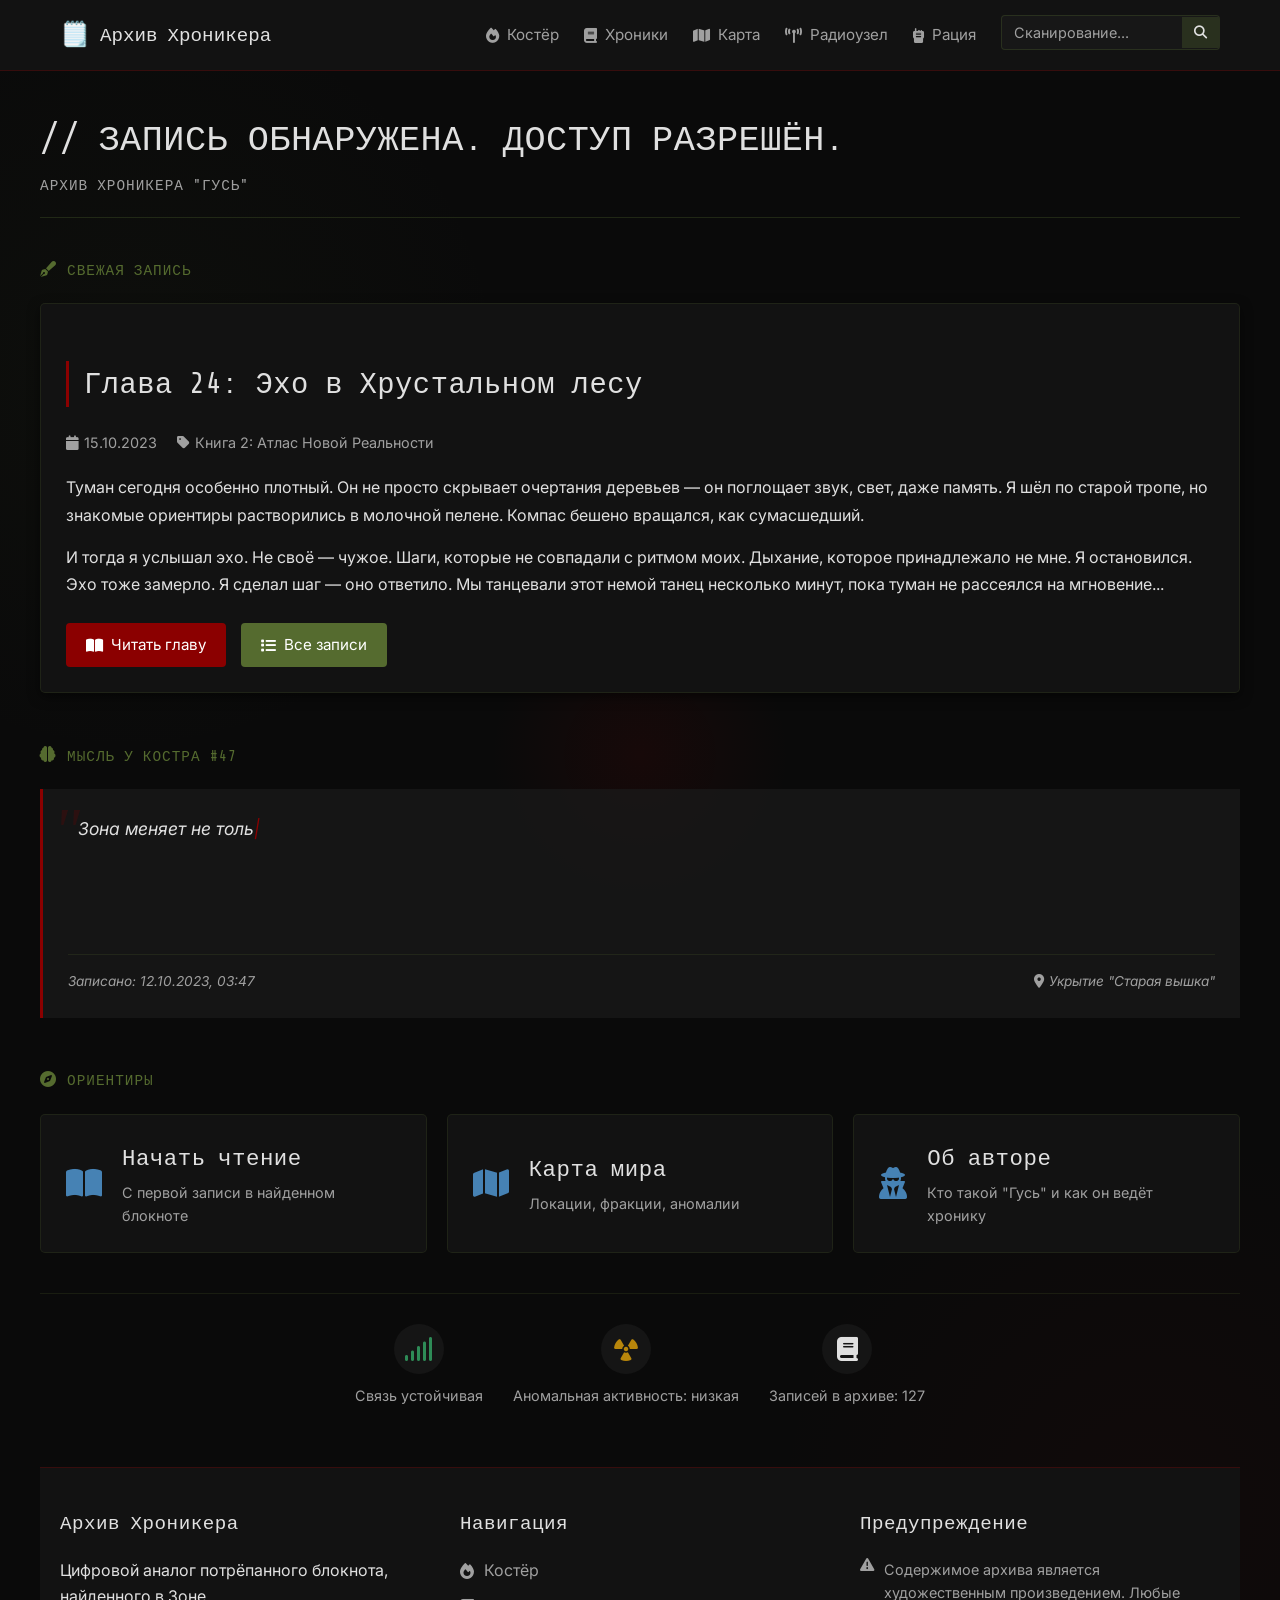
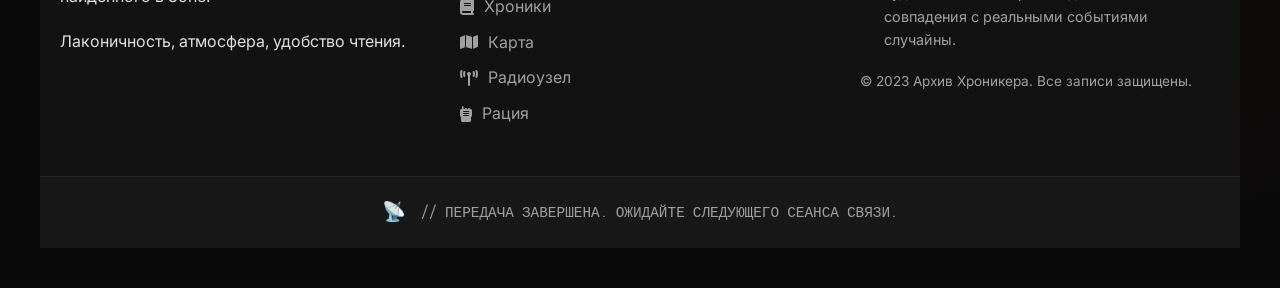
==== index.html @ e837e948 "Add files via upload" ====
<!DOCTYPE html>
<html lang="ru">
<head>
    <meta charset="UTF-8">
    <meta name="viewport" content="width=device-width, initial-scale=1.0">
    <title>Архив Хроникера | Другая Реальность</title>
    <link rel="stylesheet" href="style.css">
    <link rel="preconnect" href="https://fonts.googleapis.com">
    <link rel="preconnect" href="https://fonts.gstatic.com" crossorigin>
    <link href="https://fonts.googleapis.com/css2?family=Share+Tech+Mono&family=Inter:wght@300;400;500;600;700&display=swap" rel="stylesheet">
    <link rel="stylesheet" href="https://cdnjs.cloudflare.com/ajax/libs/font-awesome/6.4.0/css/all.min.css">
    <link rel="icon" type="image/x-icon" href="data:image/svg+xml,<svg xmlns=%22http://www.w3.org/2000/svg%22 viewBox=%220 0 100 100%22><text y=%22.9em%22 font-size=%2290%22>🗒️</text></svg>">
</head>
<body>
    <!-- Навигация -->
    <nav class="main-nav">
        <div class="container nav-container">
            <div class="logo">
                <a href="index.html" class="logo-link">
                    <span class="logo-icon">🗒️</span>
                    <span class="logo-text">Архив Хроникера</span>
                </a>
            </div>
            
            <button class="mobile-menu-btn" id="mobileMenuBtn">
                <i class="fas fa-bars"></i>
            </button>
            
            <ul class="nav-menu" id="navMenu">
                <li><a href="index.html"><i class="fas fa-fire"></i> Костёр</a></li>
                <li><a href="books.html"><i class="fas fa-book"></i> Хроники</a></li>
                <li><a href="world.html"><i class="fas fa-map"></i> Карта</a></li>
                <li><a href="author.html"><i class="fas fa-broadcast-tower"></i> Радиоузел</a></li>
                <li><a href="blog.html"><i class="fas fa-walkie-talkie"></i> Рация</a></li>
                <li class="search-item">
                    <div class="search-box">
                        <input type="text" id="searchInput" placeholder="Сканирование...">
                        <button id="searchBtn"><i class="fas fa-search"></i></button>
                    </div>
                </li>
            </ul>
        </div>
    </nav>

    <!-- Основной контент -->
    <main class="container main-content">
        <!-- Главная страница - Костёр -->
        <section id="home" class="page active">
            <header class="page-header">
                <h1 class="typewriter-text">// ЗАПИСЬ ОБНАРУЖЕНА. ДОСТУП РАЗРЕШЁН.</h1>
                <div class="page-subtitle">АРХИВ ХРОНИКЕРА "ГУСЬ"</div>
            </header>
            
            <div class="campfire-container">
                <div class="campfire-glow"></div>
                <div class="campfire-content">
                    <div class="latest-chapter">
                        <div class="section-label">
                            <span class="label-icon"><i class="fas fa-pen-fancy"></i></span>
                            <span class="label-text">СВЕЖАЯ ЗАПИСЬ</span>
                        </div>
                        
                        <article class="chapter-card">
                            <div class="chapter-header">
                                <h2>Глава 24: Эхо в Хрустальном лесу</h2>
                                <div class="chapter-meta">
                                    <span class="meta-item"><i class="fas fa-calendar"></i> 15.10.2023</span>
                                    <span class="meta-item"><i class="fas fa-tag"></i> Книга 2: Атлас Новой Реальности</span>
                                </div>
                            </div>
                            
                            <div class="chapter-excerpt">
                                <p>Туман сегодня особенно плотный. Он не просто скрывает очертания деревьев — он поглощает звук, свет, даже память. Я шёл по старой тропе, но знакомые ориентиры растворились в молочной пелене. Компас бешено вращался, как сумасшедший.</p>
                                <p>И тогда я услышал эхо. Не своё — чужое. Шаги, которые не совпадали с ритмом моих. Дыхание, которое принадлежало не мне. Я остановился. Эхо тоже замерло. Я сделал шаг — оно ответило. Мы танцевали этот немой танец несколько минут, пока туман не рассеялся на мгновение...</p>
                            </div>
                            
                            <div class="chapter-actions">
                                <a href="#" class="btn btn-primary"><i class="fas fa-book-open"></i> Читать главу</a>
                                <a href="#" class="btn btn-secondary"><i class="fas fa-list"></i> Все записи</a>
                            </div>
                        </article>
                    </div>
                    
                    <div class="campfire-thought">
                        <div class="section-label">
                            <span class="label-icon"><i class="fas fa-brain"></i></span>
                            <span class="label-text">МЫСЛЬ У КОСТРА #47</span>
                        </div>
                        
                        <div class="thought-content">
                            <div class="thought-text" id="typewriter">
                                <span class="cursor">|</span>
                            </div>
                            <div class="thought-meta">
                                <span class="thought-date">Записано: 12.10.2023, 03:47</span>
                                <span class="thought-location"><i class="fas fa-map-marker-alt"></i> Укрытие "Старая вышка"</span>
                            </div>
                        </div>
                    </div>
                    
                    <div class="campfire-guides">
                        <div class="section-label">
                            <span class="label-icon"><i class="fas fa-compass"></i></span>
                            <span class="label-text">ОРИЕНТИРЫ</span>
                        </div>
                        
                        <div class="guide-buttons">
                            <a href="books.html" class="guide-btn">
                                <div class="guide-icon"><i class="fas fa-book-open"></i></div>
                                <div class="guide-text">
                                    <h3>Начать чтение</h3>
                                    <p>С первой записи в найденном блокноте</p>
                                </div>
                            </a>
                            
                            <a href="world.html" class="guide-btn">
                                <div class="guide-icon"><i class="fas fa-map"></i></div>
                                <div class="guide-text">
                                    <h3>Карта мира</h3>
                                    <p>Локации, фракции, аномалии</p>
                                </div>
                            </a>
                            
                            <a href="author.html" class="guide-btn">
                                <div class="guide-icon"><i class="fas fa-user-secret"></i></div>
                                <div class="guide-text">
                                    <h3>Об авторе</h3>
                                    <p>Кто такой "Гусь" и как он ведёт хронику</p>
                                </div>
                            </a>
                        </div>
                    </div>
                </div>
            </div>
            
            <div class="site-status">
                <div class="status-item">
                    <div class="status-icon active"><i class="fas fa-signal"></i></div>
                    <div class="status-text">Связь устойчивая</div>
                </div>
                <div class="status-item">
                    <div class="status-icon warning"><i class="fas fa-radiation"></i></div>
                    <div class="status-text">Аномальная активность: низкая</div>
                </div>
                <div class="status-item">
                    <div class="status-icon"><i class="fas fa-book"></i></div>
                    <div class="status-text">Записей в архиве: 127</div>
                </div>
            </div>
        </section>
        

    
    <!-- Футер -->
    <footer class="main-footer">
        <div class="container footer-container">
            <div class="footer-section">
                <h3>Архив Хроникера</h3>
                <p>Цифровой аналог потрёпанного блокнота, найденного в Зоне.</p>
                <p>Лаконичность, атмосфера, удобство чтения.</p>
            </div>
            
            <div class="footer-section">
                <h3>Навигация</h3>
                <ul class="footer-links">
                    <li><a href="index.html"><i class="fas fa-fire"></i> Костёр</a></li>
                    <li><a href="books.html"><i class="fas fa-book"></i> Хроники</a></li>
                    <li><a href="world.html"><i class="fas fa-map"></i> Карта</a></li>
                    <li><a href="author.html"><i class="fas fa-broadcast-tower"></i> Радиоузел</a></li>
                    <li><a href="blog.html"><i class="fas fa-walkie-talkie"></i> Рация</a></li>
                </ul>
            </div>
            
            <div class="footer-section">
                <h3>Предупреждение</h3>
                <p class="warning-text"><i class="fas fa-exclamation-triangle"></i> Содержимое архива является художественным произведением. Любые совпадения с реальными событиями случайны.</p>
                <p class="copyright">© 2023 Архив Хроникера. Все записи защищены.</p>
            </div>
        </div>
        
        <div class="footer-bottom">
            <div class="container">
                <div class="footer-signal">
                    <span class="signal-icon">📡</span>
                    <span class="signal-text">// ПЕРЕДАЧА ЗАВЕРШЕНА. ОЖИДАЙТЕ СЛЕДУЮЩЕГО СЕАНСА СВЯЗИ.</span>
                </div>
            </div>
        </div>
    </footer>

    <!-- Модальное окно поиска -->
    <div class="modal" id="searchModal">
        <div class="modal-content">
            <div class="modal-header">
                <h3><i class="fas fa-search"></i> Сканирование местности</h3>
                <button class="modal-close" id="modalClose">&times;</button>
            </div>
            <div class="modal-body">
                <div class="search-input-group">
                    <input type="text" id="modalSearchInput" placeholder="Введите запрос для поиска по архиву...">
                    <button id="modalSearchBtn" class="btn btn-primary">Сканировать</button>
                </div>
                <div class="search-results" id="searchResults">
                    <p class="search-placeholder">Результаты появятся здесь после сканирования.</p>
                </div>
            </div>
        </div>
    </div>

    <!-- Скрипты -->
    <script src="script.js"></script>
</body>
</html>
---- style.css ----
/* style.css */
:root {
    /* Цветовая палитра из концепции */
    --color-bg: #0a0a0a;
    --color-bg-secondary: #121212;
    --color-text: #e0e0e0;
    --color-text-secondary: #a0a0a0;
    --color-accent-rust: #8B0000;
    --color-accent-olive: #556B2F;
    --color-accent-steel: #4682B4;
    --color-accent-dark: #1a1a1a;
    --color-danger: #8B0000;
    --color-warning: #B8860B;
    --color-safe: #2E8B57;
    --color-unknown: #696969;
    
    /* Шрифты */
    --font-heading: 'Share Tech Mono', monospace;
    --font-body: 'Inter', sans-serif;
    
    /* Эффекты */
    --shadow: 0 4px 12px rgba(0, 0, 0, 0.5);
    --shadow-glow: 0 0 15px rgba(139, 0, 0, 0.3);
    --transition: all 0.3s ease;
}

/* Сброс и базовые стили */
* {
    margin: 0;
    padding: 0;
    box-sizing: border-box;
}

body {
    font-family: var(--font-body);
    background-color: var(--color-bg);
    color: var(--color-text);
    line-height: 1.6;
    background-image: 
        radial-gradient(circle at 10% 20%, rgba(85, 107, 47, 0.05) 0%, transparent 20%),
        radial-gradient(circle at 90% 80%, rgba(139, 0, 0, 0.05) 0%, transparent 20%);
    min-height: 100vh;
    overflow-x: hidden;
}

.container {
    width: 100%;
    max-width: 1200px;
    margin: 0 auto;
    padding: 0 20px;
}

/* Типография */
h1, h2, h3, h4, h5, h6 {
    font-family: var(--font-heading);
    font-weight: 400;
    letter-spacing: 0.5px;
    margin-bottom: 1rem;
}

h1 {
    font-size: 2.2rem;
    color: var(--color-text);
    text-transform: uppercase;
}

h2 {
    font-size: 1.8rem;
    border-left: 3px solid var(--color-accent-rust);
    padding-left: 15px;
    margin-top: 2rem;
    margin-bottom: 1.5rem;
}

h3 {
    font-size: 1.4rem;
    color: var(--color-text);
}

p {
    margin-bottom: 1.2rem;
}

a {
    color: var(--color-accent-steel);
    text-decoration: none;
    transition: var(--transition);
}

a:hover {
    color: var(--color-text);
    text-shadow: 0 0 5px rgba(70, 130, 180, 0.5);
}

/* Навигация */
.main-nav {
    background-color: var(--color-bg-secondary);
    border-bottom: 1px solid rgba(139, 0, 0, 0.3);
    padding: 15px 0;
    position: sticky;
    top: 0;
    z-index: 100;
    backdrop-filter: blur(5px);
}

.nav-container {
    display: flex;
    justify-content: space-between;
    align-items: center;
}

.logo-link {
    display: flex;
    align-items: center;
    gap: 10px;
    font-family: var(--font-heading);
    font-size: 1.2rem;
    color: var(--color-text);
}

.logo-icon {
    font-size: 1.5rem;
}

.logo-text {
    font-weight: 500;
}

.nav-menu {
    display: flex;
    list-style: none;
    gap: 25px;
}

.nav-menu a {
    color: var(--color-text-secondary);
    display: flex;
    align-items: center;
    gap: 8px;
    font-size: 0.95rem;
    padding: 8px 0;
    position: relative;
}

.nav-menu a:hover {
    color: var(--color-text);
}

.nav-menu a::after {
    content: '';
    position: absolute;
    bottom: 0;
    left: 0;
    width: 0;
    height: 2px;
    background-color: var(--color-accent-rust);
    transition: var(--transition);
}

.nav-menu a:hover::after {
    width: 100%;
}

.search-box {
    display: flex;
    align-items: center;
    background-color: rgba(26, 26, 26, 0.8);
    border: 1px solid rgba(85, 107, 47, 0.3);
    border-radius: 4px;
    overflow: hidden;
}

.search-box input {
    background: transparent;
    border: none;
    color: var(--color-text);
    padding: 8px 12px;
    width: 180px;
    font-family: var(--font-body);
    font-size: 0.9rem;
}

.search-box input::placeholder {
    color: var(--color-text-secondary);
}

.search-box button {
    background-color: rgba(85, 107, 47, 0.3);
    border: none;
    color: var(--color-text);
    padding: 8px 12px;
    cursor: pointer;
    transition: var(--transition);
}

.search-box button:hover {
    background-color: rgba(85, 107, 47, 0.5);
}

.mobile-menu-btn {
    display: none;
    background: none;
    border: none;
    color: var(--color-text);
    font-size: 1.5rem;
    cursor: pointer;
}

/* Основной контент */
.main-content {
    padding: 40px 0;
    min-height: calc(100vh - 200px);
}

.page {
    display: none;
}

.page.active {
    display: block;
    animation: fadeIn 0.5s ease;
}

@keyframes fadeIn {
    from { opacity: 0; }
    to { opacity: 1; }
}

.page-header {
    margin-bottom: 40px;
    padding-bottom: 20px;
    border-bottom: 1px solid rgba(85, 107, 47, 0.3);
}

.page-subtitle {
    font-family: var(--font-heading);
    color: var(--color-text-secondary);
    font-size: 0.9rem;
    letter-spacing: 1px;
    margin-top: -10px;
}

/* Стили для главной страницы */
.campfire-container {
    position: relative;
    margin-bottom: 40px;
}

.campfire-glow {
    position: absolute;
    top: 50%;
    left: 50%;
    transform: translate(-50%, -50%);
    width: 300px;
    height: 300px;
    background: radial-gradient(circle, rgba(139, 0, 0, 0.1) 0%, transparent 70%);
    z-index: -1;
}

.section-label {
    display: flex;
    align-items: center;
    gap: 10px;
    margin-bottom: 20px;
    font-family: var(--font-heading);
    font-size: 0.9rem;
    color: var(--color-accent-olive);
    text-transform: uppercase;
    letter-spacing: 1px;
}

.label-icon {
    font-size: 1rem;
}

.latest-chapter {
    margin-bottom: 50px;
}

.chapter-card {
    background-color: var(--color-bg-secondary);
    border: 1px solid rgba(85, 107, 47, 0.2);
    border-radius: 5px;
    padding: 25px;
    box-shadow: var(--shadow);
    transition: var(--transition);
}

.chapter-card:hover {
    border-color: rgba(139, 0, 0, 0.3);
    box-shadow: var(--shadow-glow);
}

.chapter-header {
    margin-bottom: 20px;
}

.chapter-meta {
    display: flex;
    gap: 20px;
    margin-top: 10px;
    font-size: 0.9rem;
    color: var(--color-text-secondary);
}

.meta-item {
    display: flex;
    align-items: center;
    gap: 5px;
}

.chapter-excerpt {
    margin-bottom: 25px;
    line-height: 1.7;
}

.chapter-excerpt p {
    margin-bottom: 15px;
}

.chapter-actions {
    display: flex;
    gap: 15px;
}

.campfire-thought {
    margin-bottom: 50px;
}

.thought-content {
    background-color: rgba(26, 26, 26, 0.7);
    border-left: 3px solid var(--color-accent-rust);
    padding: 25px;
    font-style: italic;
    line-height: 1.7;
    position: relative;
    overflow: hidden;
}

.thought-content::before {
    content: '"';
    position: absolute;
    top: 10px;
    left: 10px;
    font-size: 4rem;
    color: rgba(139, 0, 0, 0.2);
    font-family: serif;
    line-height: 1;
}

.thought-text {
    min-height: 120px;
    font-size: 1.1rem;
    position: relative;
    padding-left: 10px;
}

.cursor {
    animation: blink 1s infinite;
    color: var(--color-accent-rust);
}

@keyframes blink {
    0%, 50% { opacity: 1; }
    51%, 100% { opacity: 0; }
}

.thought-meta {
    display: flex;
    justify-content: space-between;
    margin-top: 20px;
    font-size: 0.85rem;
    color: var(--color-text-secondary);
    border-top: 1px solid rgba(85, 107, 47, 0.2);
    padding-top: 15px;
}

.thought-location {
    display: flex;
    align-items: center;
    gap: 5px;
}

.campfire-guides {
    margin-bottom: 40px;
}

.guide-buttons {
    display: grid;
    grid-template-columns: repeat(auto-fit, minmax(300px, 1fr));
    gap: 20px;
}

.guide-btn {
    display: flex;
    align-items: center;
    gap: 20px;
    background-color: var(--color-bg-secondary);
    border: 1px solid rgba(85, 107, 47, 0.2);
    border-radius: 5px;
    padding: 25px;
    transition: var(--transition);
}

.guide-btn:hover {
    border-color: var(--color-accent-steel);
    transform: translateY(-5px);
    box-shadow: var(--shadow);
}

.guide-icon {
    font-size: 2rem;
    color: var(--color-accent-steel);
}

.guide-text h3 {
    margin-bottom: 5px;
}

.guide-text p {
    font-size: 0.9rem;
    color: var(--color-text-secondary);
    margin-bottom: 0;
}

.site-status {
    display: flex;
    justify-content: center;
    gap: 30px;
    flex-wrap: wrap;
    margin-top: 40px;
    padding-top: 30px;
    border-top: 1px solid rgba(85, 107, 47, 0.2);
}

.status-item {
    display: flex;
    flex-direction: column;
    align-items: center;
    gap: 10px;
}

.status-icon {
    width: 50px;
    height: 50px;
    display: flex;
    align-items: center;
    justify-content: center;
    background-color: rgba(26, 26, 26, 0.7);
    border-radius: 50%;
    font-size: 1.5rem;
}

.status-icon.active {
    color: var(--color-safe);
}

.status-icon.warning {
    color: var(--color-warning);
}

.status-text {
    font-size: 0.9rem;
    color: var(--color-text-secondary);
    text-align: center;
}

/* Кнопки */
.btn {
    display: inline-flex;
    align-items: center;
    justify-content: center;
    gap: 8px;
    padding: 10px 20px;
    font-family: var(--font-body);
    font-size: 0.95rem;
    border: none;
    border-radius: 4px;
    cursor: pointer;
    transition: var(--transition);
    text-align: center;
}

.btn-primary {
    background-color: var(--color-accent-rust);
    color: white;
}

.btn-primary:hover {
    background-color: #a00;
    box-shadow: var(--shadow-glow);
}

.btn-secondary {
    background-color: var(--color-accent-olive);
    color: white;
}

.btn-secondary:hover {
    background-color: #6b8e23;
}

.btn-outline {
    background-color: transparent;
    border: 1px solid var(--color-accent-olive);
    color: var(--color-text);
}

.btn-outline:hover {
    background-color: rgba(85, 107, 47, 0.1);
    border-color: var(--color-accent-steel);
}

.btn-telegram {
    background-color: #0088cc;
    color: white;
    width: 100%;
    margin-top: 10px;
}

.btn-telegram:hover {
    background-color: #0077b5;
}

/* Страница книг */
.books-container {
    display: grid;
    grid-template-columns: repeat(auto-fit, minmax(500px, 1fr));
    gap: 30px;
    margin-bottom: 50px;
}

@media (max-width: 1100px) {
    .books-container {
        grid-template-columns: 1fr;
    }
}

.book-card {
    background-color: var(--color-bg-secondary);
    border: 1px solid rgba(85, 107, 47, 0.2);
    border-radius: 5px;
    padding: 30px;
    transition: var(--transition);
}

.book-card:hover {
    border-color: rgba(139, 0, 0, 0.3);
}

.book-card.active-book {
    border-color: var(--color-accent-rust);
    box-shadow: var(--shadow-glow);
}

.book-header {
    display: flex;
    flex-direction: column;
    align-items: flex-start;
    gap: 10px;
    margin-bottom: 20px;
}

.book-icon {
    font-size: 2rem;
    margin-bottom: 10px;
    color: var(--color-accent-steel);
}

.book-status {
    font-family: var(--font-heading);
    font-size: 0.85rem;
    padding: 5px 10px;
    border-radius: 3px;
    display: inline-block;
}

.book-status.completed {
    background-color: rgba(46, 139, 87, 0.2);
    color: var(--color-safe);
    border: 1px solid rgba(46, 139, 87, 0.3);
}

.book-status.in-progress {
    background-color: rgba(184, 134, 11, 0.2);
    color: var(--color-warning);
    border: 1px solid rgba(184, 134, 11, 0.3);
}

.chapter-list {
    margin: 25px 0;
}

.chapter-list h3 {
    font-size: 1.1rem;
    margin-bottom: 15px;
    color: var(--color-text-secondary);
}

.chapter-list ul {
    list-style: none;
}

.chapter-list li {
    margin-bottom: 10px;
    border-bottom: 1px solid rgba(85, 107, 47, 0.1);
    padding-bottom: 10px;
}

.chapter-list li:last-child {
    border-bottom: none;
}

.chapter-list a {
    display: flex;
    justify-content: space-between;
    align-items: center;
    color: var(--color-text);
    padding: 8px 0;
}

.chapter-list a:hover {
    color: var(--color-accent-steel);
}

.chapter-number {
    font-family: var(--font-heading);
    color: var(--color-accent-olive);
    font-size: 0.9rem;
    width: 80px;
}

.new-chapter {
    background-color: rgba(139, 0, 0, 0.05);
    border-left: 3px solid var(--color-accent-rust);
    padding-left: 15px;
    margin-left: -15px;
}

.new-badge {
    background-color: var(--color-accent-rust);
    color: white;
    font-size: 0.7rem;
    padding: 2px 8px;
    border-radius: 10px;
    font-family: var(--font-heading);
}

.book-actions {
    display: flex;
    gap: 15px;
    margin-top: 25px;
}

.archive-sections {
    display: grid;
    grid-template-columns: repeat(auto-fit, minmax(300px, 1fr));
    gap: 30px;
    margin-top: 40px;
}

.archive-card {
    background-color: rgba(26, 26, 26, 0.7);
    border: 1px solid rgba(85, 107, 47, 0.2);
    border-radius: 5px;
    padding: 25px;
    display: flex;
    flex-direction: column;
    align-items: center;
    text-align: center;
    transition: var(--transition);
}

.archive-card:hover {
    border-color: var(--color-accent-steel);
    transform: translateY(-5px);
}

.archive-icon {
    font-size: 2.5rem;
    margin-bottom: 20px;
    color: var(--color-accent-steel);
}

.archive-card h3 {
    margin-bottom: 15px;
}

.archive-card p {
    color: var(--color-text-secondary);
    margin-bottom: 20px;
    font-size: 0.95rem;
}

.archive-count {
    font-family: var(--font-heading);
    color: var(--color-accent-olive);
    margin-bottom: 20px;
    font-size: 1.2rem;
}

.archive-btn {
    width: 100%;
}

/* Страница мира */
.world-navigation {
    margin-bottom: 30px;
}

.world-nav-tabs {
    display: flex;
    flex-wrap: wrap;
    gap: 10px;
    border-bottom: 1px solid rgba(85, 107, 47, 0.3);
    padding-bottom: 10px;
}

.world-tab {
    background-color: transparent;
    border: 1px solid rgba(85, 107, 47, 0.3);
    color: var(--color-text-secondary);
    padding: 10px 20px;
    font-family: var(--font-heading);
    font-size: 0.9rem;
    cursor: pointer;
    transition: var(--transition);
    border-radius: 4px 4px 0 0;
}

.world-tab:hover {
    background-color: rgba(85, 107, 47, 0.1);
    color: var(--color-text);
}

.world-tab.active {
    background-color: rgba(139, 0, 0, 0.2);
    border-color: var(--color-accent-rust);
    color: var(--color-text);
    position: relative;
}

.world-tab.active::after {
    content: '';
    position: absolute;
    bottom: -11px;
    left: 0;
    width: 100%;
    height: 2px;
    background-color: var(--color-accent-rust);
}

.world-tab-content {
    display: none;
    animation: fadeIn 0.5s ease;
}

.world-tab-content.active {
    display: block;
}

.factions-grid {
    display: grid;
    grid-template-columns: repeat(auto-fit, minmax(280px, 1fr));
    gap: 25px;
    margin-top: 30px;
}

.faction-card {
    background-color: var(--color-bg-secondary);
    border: 1px solid rgba(85, 107, 47, 0.2);
    border-radius: 5px;
    overflow: hidden;
    transition: var(--transition);
}

.faction-card:hover {
    transform: translateY(-5px);
    box-shadow: var(--shadow);
}

.faction-header {
    padding: 20px;
    border-bottom: 1px solid rgba(85, 107, 47, 0.2);
}

.faction-header.duty {
    background-color: rgba(139, 0, 0, 0.1);
}

.faction-header.freedom {
    background-color: rgba(46, 139, 87, 0.1);
}

.faction-header.monolith {
    background-color: rgba(128, 128, 128, 0.1);
}

.faction-header.will {
    background-color: rgba(70, 130, 180, 0.1);
}

.faction-header h3 {
    margin-bottom: 10px;
    font-size: 1.3rem;
}

.faction-status {
    font-family: var(--font-heading);
    font-size: 0.8rem;
    display: inline-block;
    padding: 3px 10px;
    border-radius: 3px;
}

.faction-status.alive {
    background-color: rgba(46, 139, 87, 0.2);
    color: var(--color-safe);
}

.faction-status.active {
    background-color: rgba(184, 134, 11, 0.2);
    color: var(--color-warning);
}

.faction-status.unknown {
    background-color: rgba(105, 105, 105, 0.2);
    color: var(--color-unknown);
}

.faction-description, .faction-ideology, .faction-quote {
    padding: 15px 20px;
}

.faction-ideology {
    background-color: rgba(26, 26, 26, 0.5);
    border-top: 1px solid rgba(85, 107, 47, 0.2);
    font-size: 0.9rem;
}

.faction-quote {
    border-top: 1px solid rgba(85, 107, 47, 0.2);
    font-style: italic;
    color: var(--color-text-secondary);
    font-size: 0.95rem;
}

.locations-grid {
    display: grid;
    grid-template-columns: repeat(auto-fit, minmax(350px, 1fr));
    gap: 30px;
    margin-top: 30px;
}

.location-card {
    background-color: var(--color-bg-secondary);
    border: 1px solid rgba(85, 107, 47, 0.2);
    border-radius: 5px;
    overflow: hidden;
    transition: var(--transition);
}

.location-card:hover {
    transform: translateY(-5px);
    box-shadow: var(--shadow);
}

.location-image {
    height: 200px;
    background-size: cover;
    background-position: center;
}

.crystal-forest {
    background-image: linear-gradient(rgba(10, 10, 10, 0.7), rgba(10, 10, 10, 0.7)), url('https://images.unsplash.com/photo-1506905925346-21bda4d32df4?ixlib=rb-4.0.3&ixid=M3wxMjA3fDB8MHxwaG90by1wYWdlfHx8fGVufDB8fHx8fA%3D%3D&auto=format&fit=crop&w=1000&q=80');
}

.bar-100 {
    background-image: linear-gradient(rgba(10, 10, 10, 0.7), rgba(10, 10, 10, 0.7)), url('https://images.unsplash.com/photo-1514933651103-005eec06c04b?ixlib=rb-4.0.3&ixid=M3wxMjA3fDB8MHxwaG90by1wYWdlfHx8fGVufDB8fHx8fA%3D%3D&auto=format&fit=crop&w=1000&q=80');
}

.jupiter {
    background-image: linear-gradient(rgba(10, 10, 10, 0.7), rgba(10, 10, 10, 0.7)), url('https://images.unsplash.com/photo-1581094794329-c8112a89af12?ixlib=rb-4.0.3&ixid=M3wxMjA3fDB8MHxwaG90by1wYWdlfHx8fGVufDB8fHx8fA%3D%3D&auto=format&fit=crop&w=1000&q=80');
}

.location-content {
    padding: 25px;
}

.location-content h3 {
    margin-bottom: 10px;
}

.location-danger {
    font-family: var(--font-heading);
    font-size: 0.8rem;
    display: inline-block;
    padding: 3px 10px;
    border-radius: 3px;
    margin-bottom: 15px;
}

.location-danger.high {
    background-color: rgba(139, 0, 0, 0.2);
    color: var(--color-danger);
}

.location-danger.medium {
    background-color: rgba(184, 134, 11, 0.2);
    color: var(--color-warning);
}

.location-danger.low {
    background-color: rgba(46, 139, 87, 0.2);
    color: var(--color-safe);
}

.location-features {
    display: flex;
    flex-wrap: wrap;
    gap: 10px;
    margin-top: 20px;
}

.feature {
    display: flex;
    align-items: center;
    gap: 5px;
    font-size: 0.85rem;
    color: var(--color-text-secondary);
}

/* Страница автора */
.author-container {
    max-width: 1000px;
    margin: 0 auto;
}

.author-profile {
    display: flex;
    gap: 40px;
    margin-bottom: 50px;
    background-color: var(--color-bg-secondary);
    border: 1px solid rgba(85, 107, 47, 0.2);
    border-radius: 5px;
    padding: 30px;
}

@media (max-width: 768px) {
    .author-profile {
        flex-direction: column;
    }
}

.author-avatar {
    flex-shrink: 0;
}

.avatar-icon {
    font-size: 5rem;
    width: 150px;
    height: 150px;
    display: flex;
    align-items: center;
    justify-content: center;
    background-color: rgba(26, 26, 26, 0.7);
    border-radius: 50%;
    border: 2px solid var(--color-accent-olive);
}

.author-info {
    flex-grow: 1;
}

.author-tagline {
    font-family: var(--font-heading);
    color: var(--color-accent-olive);
    margin-bottom: 25px;
    font-size: 1.1rem;
}

.author-bio {
    margin-bottom: 30px;
    line-height: 1.7;
}

.author-stats {
    display: grid;
    grid-template-columns: repeat(auto-fit, minmax(120px, 1fr));
    gap: 20px;
    margin-top: 30px;
    padding-top: 30px;
    border-top: 1px solid rgba(85, 107, 47, 0.2);
}

.stat {
    display: flex;
    flex-direction: column;
    align-items: center;
    text-align: center;
}

.stat-number {
    font-family: var(--font-heading);
    font-size: 2rem;
    color: var(--color-accent-steel);
    margin-bottom: 5px;
}

.stat-label {
    font-size: 0.9rem;
    color: var(--color-text-secondary);
}

.author-connections {
    margin-bottom: 50px;
}

.connections-grid {
    display: grid;
    grid-template-columns: repeat(auto-fit, minmax(300px, 1fr));
    gap: 20px;
    margin-top: 20px;
}

.connection-card {
    display: flex;
    align-items: center;
    gap: 20px;
    background-color: var(--color-bg-secondary);
    border: 1px solid rgba(85, 107, 47, 0.2);
    border-radius: 5px;
    padding: 20px;
    transition: var(--transition);
}

.connection-card:hover {
    border-color: var(--color-accent-steel);
    transform: translateY(-3px);
}

.connection-card.telegram {
    border-left: 3px solid #0088cc;
}

.connection-card.email {
    border-left: 3px solid var(--color-accent-rust);
}

.connection-icon {
    font-size: 2rem;
    flex-shrink: 0;
}

.connection-card.telegram .connection-icon {
    color: #0088cc;
}

.connection-card.email .connection-icon {
    color: var(--color-accent-rust);
}

.connection-info {
    flex-grow: 1;
}

.connection-info h4 {
    margin-bottom: 5px;
}

.connection-info p {
    font-size: 0.9rem;
    color: var(--color-text-secondary);
    margin-bottom: 0;
}

.connection-status {
    font-family: var(--font-heading);
    font-size: 0.8rem;
    padding: 3px 10px;
    border-radius: 3px;
    background-color: rgba(46, 139, 87, 0.2);
    color: var(--color-safe);
}

.author-help {
    background-color: var(--color-bg-secondary);
    border: 1px solid rgba(85, 107, 47, 0.2);
    border-radius: 5px;
    padding: 30px;
    margin-bottom: 40px;
}

.help-notice {
    background-color: rgba(184, 134, 11, 0.1);
    border-left: 3px solid var(--color-warning);
    padding: 20px;
    margin: 20px 0;
    border-radius: 0 5px 5px 0;
}

.help-form {
    margin-top: 30px;
}

.form-group {
    margin-bottom: 20px;
}

.form-group input,
.form-group textarea {
    width: 100%;
    background-color: rgba(26, 26, 26, 0.7);
    border: 1px solid rgba(85, 107, 47, 0.3);
    border-radius: 4px;
    color: var(--color-text);
    font-family: var(--font-body);
    font-size: 1rem;
    padding: 12px 15px;
    transition: var(--transition);
}

.form-group input:focus,
.form-group textarea:focus {
    outline: none;
    border-color: var(--color-accent-steel);
    box-shadow: 0 0 0 2px rgba(70, 130, 180, 0.2);
}

.form-group input:disabled,
.form-group textarea:disabled {
    opacity: 0.5;
    cursor: not-allowed;
}

/* Страница блога */
.blog-container {
    display: grid;
    grid-template-columns: 1fr 300px;
    gap: 40px;
}

@media (max-width: 900px) {
    .blog-container {
        grid-template-columns: 1fr;
    }
}

.blog-posts {
    display: flex;
    flex-direction: column;
    gap: 40px;
}

.blog-post {
    background-color: var(--color-bg-secondary);
    border: 1px solid rgba(85, 107, 47, 0.2);
    border-radius: 5px;
    padding: 30px;
    transition: var(--transition);
}

.blog-post:hover {
    border-color: rgba(139, 0, 0, 0.3);
    transform: translateY(-5px);
    box-shadow: var(--shadow);
}

.post-header {
    margin-bottom: 20px;
    padding-bottom: 20px;
    border-bottom: 1px solid rgba(85, 107, 47, 0.2);
}

.post-date {
    font-family: var(--font-heading);
    color: var(--color-accent-olive);
    font-size: 0.9rem;
    margin-bottom: 5px;
}

.post-category {
    display: inline-block;
    background-color: rgba(139, 0, 0, 0.2);
    color: var(--color-accent-rust);
    font-family: var(--font-heading);
    font-size: 0.8rem;
    padding: 3px 10px;
    border-radius: 3px;
    margin-bottom: 15px;
}

.blog-post h2 {
    font-size: 1.5rem;
    border: none;
    padding: 0;
}

.post-excerpt {
    line-height: 1.7;
    margin-bottom: 25px;
}

.post-excerpt ul {
    margin-left: 20px;
    margin-bottom: 15px;
}

.post-excerpt li {
    margin-bottom: 10px;
}

.post-meta {
    display: flex;
    gap: 20px;
    font-size: 0.9rem;
    color: var(--color-text-secondary);
    padding-top: 20px;
    border-top: 1px solid rgba(85, 107, 47, 0.2);
}

.blog-sidebar {
    display: flex;
    flex-direction: column;
    gap: 40px;
}

.sidebar-section {
    background-color: var(--color-bg-secondary);
    border: 1px solid rgba(85, 107, 47, 0.2);
    border-radius: 5px;
    padding: 25px;
}

.sidebar-section h3 {
    margin-bottom: 20px;
    display: flex;
    align-items: center;
    gap: 10px;
    font-size: 1.2rem;
}

.transmission-status {
    display: flex;
    align-items: center;
    gap: 10px;
    margin-bottom: 15px;
}

.status-indicator {
    width: 10px;
    height: 10px;
    background-color: var(--color-safe);
    border-radius: 50%;
    animation: pulse 2s infinite;
}

@keyframes pulse {
    0% { opacity: 1; }
    50% { opacity: 0.5; }
    100% { opacity: 1; }
}

.archive-list {
    list-style: none;
}

.archive-list li {
    margin-bottom: 10px;
    border-bottom: 1px solid rgba(85, 107, 47, 0.1);
    padding-bottom: 10px;
}

.archive-list li:last-child {
    border-bottom: none;
    margin-bottom: 0;
    padding-bottom: 0;
}

.archive-list a {
    display: flex;
    justify-content: space-between;
    color: var(--color-text);
    padding: 5px 0;
}

.archive-list a:hover {
    color: var(--color-accent-steel);
}

.archive-count {
    background-color: rgba(85, 107, 47, 0.2);
    color: var(--color-accent-olive);
    font-size: 0.8rem;
    padding: 2px 8px;
    border-radius: 10px;
    font-family: var(--font-heading);
}

/* Футер */
.main-footer {
    background-color: var(--color-bg-secondary);
    border-top: 1px solid rgba(139, 0, 0, 0.3);
    margin-top: 60px;
}

.footer-container {
    display: grid;
    grid-template-columns: repeat(auto-fit, minmax(250px, 1fr));
    gap: 40px;
    padding: 40px 20px;
}

.footer-section h3 {
    margin-bottom: 20px;
    font-size: 1.2rem;
    border: none;
    padding: 0;
}

.footer-links {
    list-style: none;
}

.footer-links li {
    margin-bottom: 10px;
}

.footer-links a {
    color: var(--color-text-secondary);
    display: flex;
    align-items: center;
    gap: 10px;
}

.footer-links a:hover {
    color: var(--color-text);
}

.warning-text {
    font-size: 0.9rem;
    color: var(--color-text-secondary);
    margin-bottom: 20px;
    display: flex;
    align-items: flex-start;
    gap: 10px;
}

.copyright {
    font-size: 0.85rem;
    color: var(--color-text-secondary);
    margin-top: 20px;
}

.footer-bottom {
    background-color: rgba(26, 26, 26, 0.8);
    padding: 20px 0;
    border-top: 1px solid rgba(85, 107, 47, 0.2);
}

.footer-signal {
    display: flex;
    align-items: center;
    justify-content: center;
    gap: 15px;
    font-family: var(--font-heading);
    font-size: 0.9rem;
    color: var(--color-text-secondary);
}

.signal-icon {
    font-size: 1.2rem;
}

/* Модальное окно */
.modal {
    display: none;
    position: fixed;
    top: 0;
    left: 0;
    width: 100%;
    height: 100%;
    background-color: rgba(10, 10, 10, 0.9);
    z-index: 1000;
    align-items: center;
    justify-content: center;
    animation: fadeIn 0.3s ease;
}

.modal-content {
    background-color: var(--color-bg-secondary);
    border: 1px solid rgba(139, 0, 0, 0.3);
    border-radius: 5px;
    width: 90%;
    max-width: 600px;
    max-height: 80vh;
    overflow: hidden;
    box-shadow: var(--shadow);
}

.modal-header {
    display: flex;
    justify-content: space-between;
    align-items: center;
    padding: 20px 25px;
    background-color: rgba(26, 26, 26, 0.8);
    border-bottom: 1px solid rgba(85, 107, 47, 0.2);
}

.modal-header h3 {
    margin-bottom: 0;
    display: flex;
    align-items: center;
    gap: 10px;
    font-size: 1.3rem;
}

.modal-close {
    background: none;
    border: none;
    color: var(--color-text);
    font-size: 1.8rem;
    cursor: pointer;
    line-height: 1;
    transition: var(--transition);
}

.modal-close:hover {
    color: var(--color-accent-rust);
}

.modal-body {
    padding: 25px;
}

.search-input-group {
    display: flex;
    gap: 10px;
    margin-bottom: 25px;
}

.search-input-group input {
    flex-grow: 1;
    background-color: rgba(26, 26, 26, 0.7);
    border: 1px solid rgba(85, 107, 47, 0.3);
    border-radius: 4px;
    color: var(--color-text);
    font-family: var(--font-body);
    font-size: 1rem;
    padding: 12px 15px;
}

.search-input-group input:focus {
    outline: none;
    border-color: var(--color-accent-steel);
    box-shadow: 0 0 0 2px rgba(70, 130, 180, 0.2);
}

.search-results {
    min-height: 200px;
    border: 1px solid rgba(85, 107, 47, 0.2);
    border-radius: 4px;
    padding: 20px;
    background-color: rgba(26, 26, 26, 0.5);
}

.search-placeholder {
    text-align: center;
    color: var(--color-text-secondary);
    font-style: italic;
    margin-top: 50px;
}

/* Адаптивность */
@media (max-width: 768px) {
    .nav-menu {
        position: fixed;
        top: 70px;
        left: 0;
        width: 100%;
        background-color: var(--color-bg-secondary);
        flex-direction: column;
        padding: 20px;
        gap: 0;
        border-top: 1px solid rgba(139, 0, 0, 0.3);
        box-shadow: 0 10px 20px rgba(0, 0, 0, 0.5);
        display: none;
    }
    
    .nav-menu.active {
        display: flex;
    }
    
    .nav-menu li {
        width: 100%;
    }
    
    .nav-menu a {
        padding: 15px 0;
        border-bottom: 1px solid rgba(85, 107, 47, 0.1);
        width: 100%;
    }
    
    .nav-menu li:last-child a {
        border-bottom: none;
    }
    
    .search-box {
        width: 100%;
        margin-top: 15px;
    }
    
    .search-box input {
        width: 100%;
    }
    
    .mobile-menu-btn {
        display: block;
    }
    
    .guide-buttons {
        grid-template-columns: 1fr;
    }
    
    .books-container {
        grid-template-columns: 1fr;
    }
    
    .locations-grid {
        grid-template-columns: 1fr;
    }
    
    .world-nav-tabs {
        flex-direction: column;
    }
    
    .world-tab {
        text-align: left;
        border-radius: 4px;
    }
    
    .world-tab.active::after {
        display: none;
    }
    
    .factions-grid {
        grid-template-columns: 1fr;
    }
}
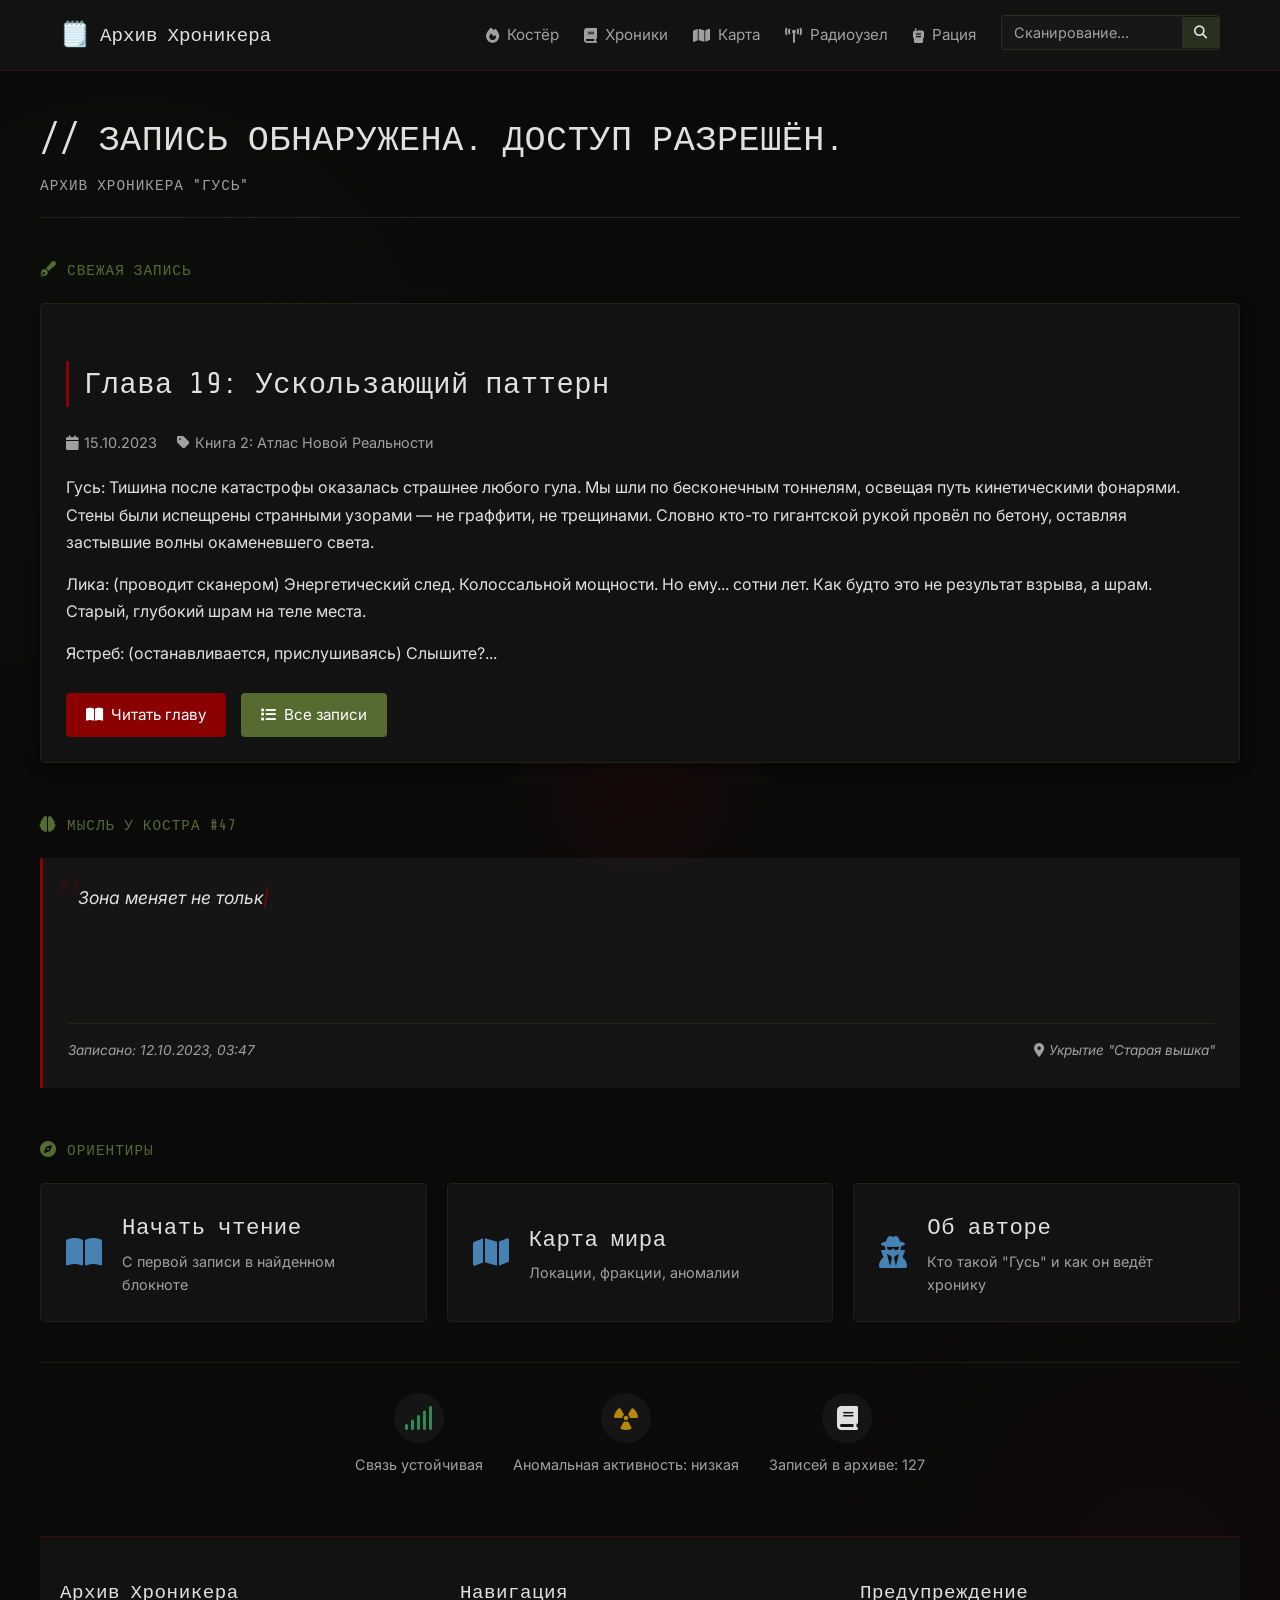
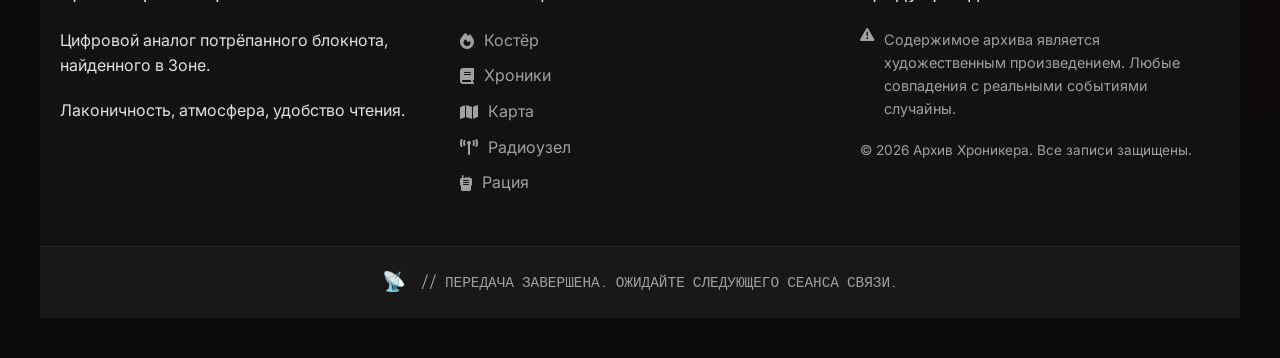
==== commit 3f2ecce1: "Add files via upload" ====
--- a/index.html
+++ b/index.html
@@ -62,7 +62,7 @@
                         
                         <article class="chapter-card">
                             <div class="chapter-header">
-                                <h2>Глава 24: Эхо в Хрустальном лесу</h2>
+                                <h2>Глава 19: Ускользающий паттерн</h2>
                                 <div class="chapter-meta">
                                     <span class="meta-item"><i class="fas fa-calendar"></i> 15.10.2023</span>
                                     <span class="meta-item"><i class="fas fa-tag"></i> Книга 2: Атлас Новой Реальности</span>
@@ -70,8 +70,9 @@
                             </div>
                             
                             <div class="chapter-excerpt">
-                                <p>Туман сегодня особенно плотный. Он не просто скрывает очертания деревьев — он поглощает звук, свет, даже память. Я шёл по старой тропе, но знакомые ориентиры растворились в молочной пелене. Компас бешено вращался, как сумасшедший.</p>
-                                <p>И тогда я услышал эхо. Не своё — чужое. Шаги, которые не совпадали с ритмом моих. Дыхание, которое принадлежало не мне. Я остановился. Эхо тоже замерло. Я сделал шаг — оно ответило. Мы танцевали этот немой танец несколько минут, пока туман не рассеялся на мгновение...</p>
+                                <p>Гусь: Тишина после катастрофы оказалась страшнее любого гула. Мы шли по бесконечным тоннелям, освещая путь кинетическими фонарями. Стены были испещрены странными узорами — не граффити, не трещинами. Словно кто-то гигантской рукой провёл по бетону, оставляя застывшие волны окаменевшего света.</p>
+                                <p>Лика: (проводит сканером) Энергетический след. Колоссальной мощности. Но ему... сотни лет. Как будто это не результат взрыва, а шрам. Старый, глубокий шрам на теле места.</p>
+                                <p>Ястреб: (останавливается, прислушиваясь) Слышите?...</p>
                             </div>
                             
                             <div class="chapter-actions">
@@ -174,7 +175,7 @@
             <div class="footer-section">
                 <h3>Предупреждение</h3>
                 <p class="warning-text"><i class="fas fa-exclamation-triangle"></i> Содержимое архива является художественным произведением. Любые совпадения с реальными событиями случайны.</p>
-                <p class="copyright">© 2023 Архив Хроникера. Все записи защищены.</p>
+                <p class="copyright">© 2026 Архив Хроникера. Все записи защищены.</p>
             </div>
         </div>
         
@@ -188,25 +189,6 @@
         </div>
     </footer>
 
-    <!-- Модальное окно поиска -->
-    <div class="modal" id="searchModal">
-        <div class="modal-content">
-            <div class="modal-header">
-                <h3><i class="fas fa-search"></i> Сканирование местности</h3>
-                <button class="modal-close" id="modalClose">&times;</button>
-            </div>
-            <div class="modal-body">
-                <div class="search-input-group">
-                    <input type="text" id="modalSearchInput" placeholder="Введите запрос для поиска по архиву...">
-                    <button id="modalSearchBtn" class="btn btn-primary">Сканировать</button>
-                </div>
-                <div class="search-results" id="searchResults">
-                    <p class="search-placeholder">Результаты появятся здесь после сканирования.</p>
-                </div>
-            </div>
-        </div>
-    </div>
-
     <!-- Скрипты -->
     <script src="script.js"></script>
 </body>
--- a/style.css
+++ b/style.css
@@ -955,7 +955,7 @@
 .author-avatar {
     flex-shrink: 0;
 }
-
+/*
 .avatar-icon {
     font-size: 5rem;
     width: 150px;
@@ -966,6 +966,31 @@
     background-color: rgba(26, 26, 26, 0.7);
     border-radius: 50%;
     border: 2px solid var(--color-accent-olive);
+}
+*/
+
+.character-block {
+    display: flex;
+    gap: 20px;
+    margin-bottom: 40px;
+    align-items: flex-start;
+}
+
+.avatar-icon {
+    font-size: 5rem;
+    width: 150px;
+    height: 150px;
+    display: flex;
+    align-items: center;
+    justify-content: center;
+    background-color: rgba(26, 26, 26, 0.7);
+    border-radius: 50%;
+    border: 2px solid var(--color-accent-olive);
+    flex-shrink: 0; /* чтобы аватар не сжимался */
+}
+
+.character-info {
+    flex: 1;
 }
 
 .author-info {
